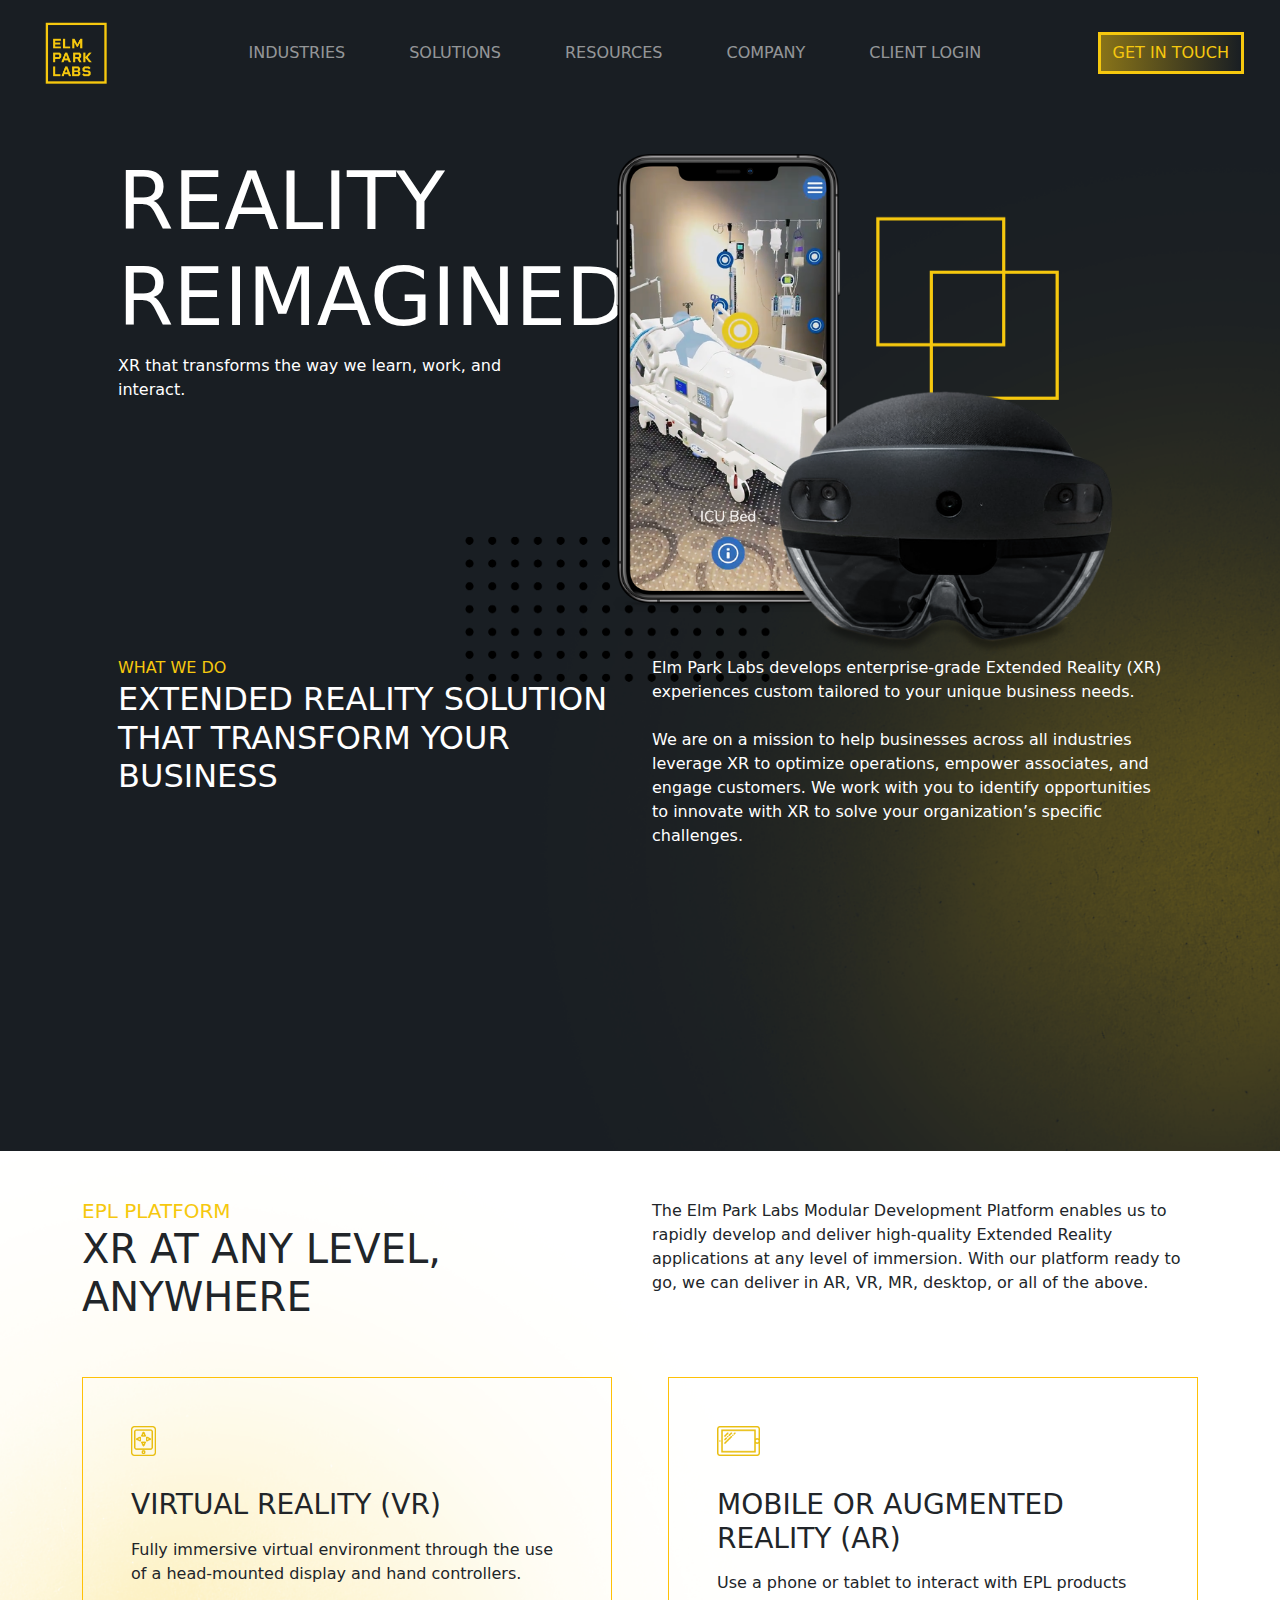
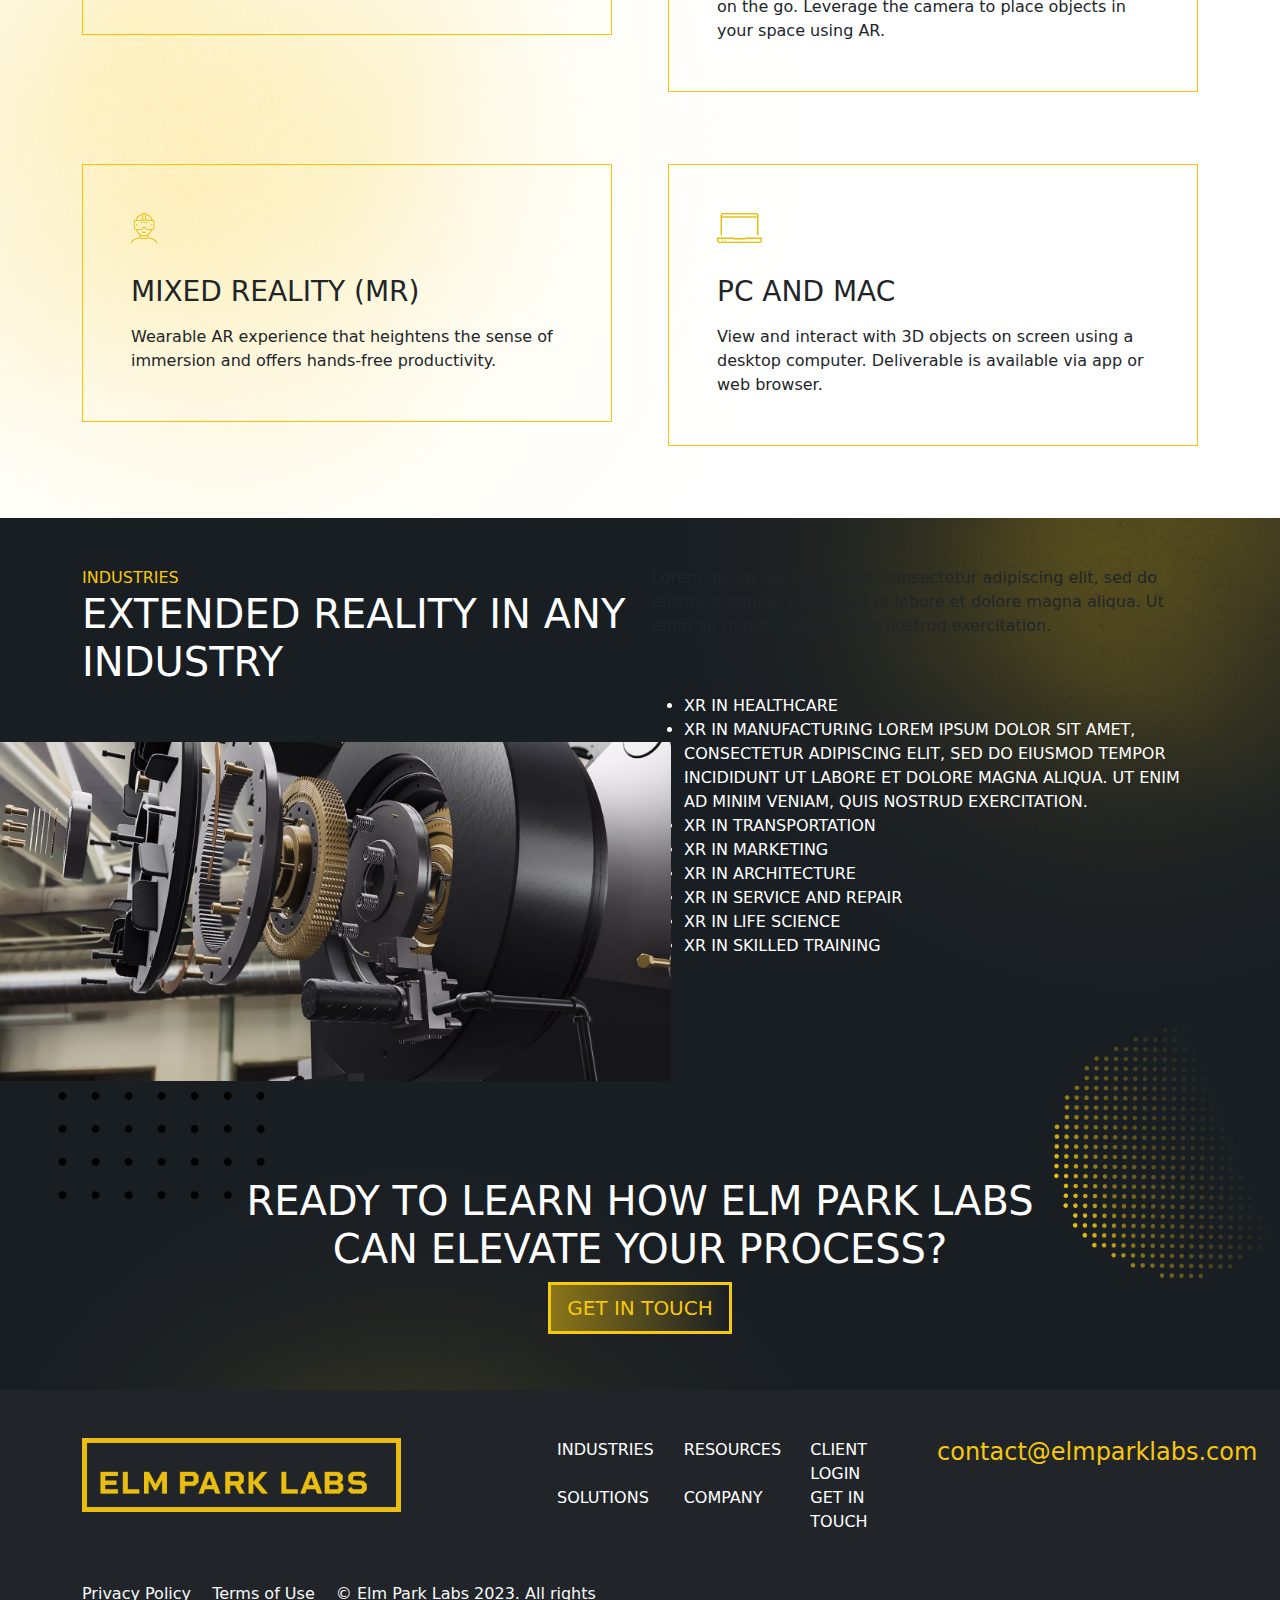
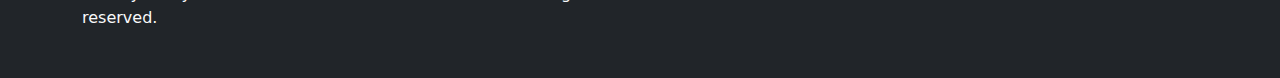
==== index.html @ 752afb33 "afd" ====
<!DOCTYPE html>
<html lang="en">

<head>
  <meta charset="UTF-8">
  <meta name="viewport" content="width=device-width, initial-scale=1.0">
  <title>ELM Park Labs</title>
  <link href="./assets/css/bootstrap.min.css" rel="stylesheet">
  <link href="./assets/styles/style.css" rel="stylesheet">
</head>

<body>
  <section class="bg_home_default">
    <header>
      <nav class="navbar navbar-expand-lg navbar-dark bg-transparent justify-content-between">
        <div class="container-fluid mx-4">
          <a class="navbar-brand" href="#">
            <img src="./assets/images/logo.png" height="80" width="80">
          </a>
          <div class="collapse navbar-collapse flex-column" id="navbarNav">
            <ul class="navbar-nav">
              <li class="nav-item">
                <a class="nav-link text-uppercase mx-4" href="#">Industries</a>
              </li>
              <li class="nav-item">
                <a class="nav-link text-uppercase mx-4" href="#">SOLUTIONS</a>
              </li>
              <li class="nav-item">
                <a class="nav-link text-uppercase mx-4" href="#">RESOURCES</a>
              </li>
              <li class="nav-item">
                <a class="nav-link text-uppercase mx-4" href="#">COMPANY</a>
              </li>
              <li class="nav-item">
                <a class="nav-link text-uppercase mx-4" href="#">CLIENT LOGIN</a>
              </li>
            </ul>
          </div>
          <a class="btn btn-outline-warning my-2 my-sm-0" href="#">GET IN TOUCH</a>
        </div>
      </nav>
    </header>
    <main>
      <div class="container p-0 p-md-5">
        <div class="row">
          <div class="col-md-5">
            <h1 class="h1 text-white title-text">REALITY<br> REIMAGINED</h1>
            <div class="text-sm fs-small text-white">
              XR that transforms the way we learn, work, and interact.
            </div>
          </div>
          <div class="col-md-7 justify-content-center d-flex">
            <img class="home_banner_img" src="./assets/images/mobile_banner.png">
          </div>
          <div class="col-md-6">
            <span class="text-warning">
              <span></span>
              <span class="text-uppercase">What we do</span>
            </span>
            <div class="text-white h2">
              EXTENDED REALITY SOLUTION <br> THAT TRANSFORM YOUR BUSINESS
            </div>
          </div>
          <div class="col-md-6">
            <span class="text-sm text-white">Elm Park Labs develops enterprise-grade Extended Reality (XR) experiences
              custom tailored to your unique business needs.
              <br>
              <br>
              We are on a mission to help businesses across all industries leverage XR to optimize operations, empower
              associates, and engage customers. We work with you to identify opportunities to innovate with XR to solve
              your organization’s specific challenges.
            </span>
          </div>
        </div>


      </div>
    </main>
  </section>
  <section class="bg_home_2 p-5">
    <div class="container">
      <div class="row">
        <div class="col-md-6">
          <span class="text-warning">
            <span class="text-uppercase h5">EPL Platform</span>
          </span>
          <div class="text-dark h1 text-uppercase">
            XR at Any Level, Anywhere
          </div>
        </div>
        <div class="col-md-6">
          <span class="text-sm fs-small">The Elm Park Labs Modular Development Platform enables us to rapidly develop and
            deliver high-quality Extended Reality applications at any level of immersion. With our platform ready to go,
            we can deliver in AR, VR, MR, desktop, or all of the above. </span>
        </div>
        <div class="col-md-6">
          <div class="my-5 border border-warning p-5 me-md-3">
            <img class="d-block mb-4" height="30" src="./assets/images/vr_ico.png">
            <h3 class="text-uppercase h3 text-dark py-2">Virtual Reality (VR)</h3>
            <span class="text-small mt-3">Fully immersive virtual environment through the use of a head-mounted display
              and hand controllers.</span>
          </div>
        </div>
        <div class="col-md-6">
          <div class="my-5 border border-warning p-5 ms-md-3">
            <img class="d-block mb-4" height="30" src="./assets/images/mar_ico.png">
            <h3 class="text-uppercase h3 text-dark py-2">Mobile or Augmented Reality (AR)</h3>
            <span class="text-small mt-3">Use a phone or tablet to interact with EPL products on the go. Leverage the
              camera to place objects in your space using AR. </span>
          </div>
        </div>
        <div class="col-md-6">
          <div class="my-4 border border-warning p-5 me-md-3">
            <img class="d-block mb-4" height="30" src="./assets/images/mr_ico.png">
            <h3 class="text-uppercase h3 text-dark py-2">Mixed Reality (MR)</h3>
            <span class="text-small mt-3">Wearable AR experience that heightens the sense of immersion and offers
              hands-free productivity. </span>
          </div>
        </div>
        <div class="col-md-6">
          <div class="my-4 border border-warning p-5 ms-md-3">
            <img class="d-block mb-4" height="30" src="./assets/images/pcm_ico.png">
            <h3 class="text-uppercase h3 text-dark py-2">pc and mac</h3>
            <span class="text-small mt-3">View and interact with 3D objects on screen using a desktop computer.
              Deliverable is available via app or web browser. </span>
          </div>
        </div>
      </div>
    </div>
  </section>
  <section class="bg_home_3 position-relative">
    <div class="container py-5">
      <div class="row ">
        <div class="col-md-6">
          <span class="">
            <span class="text-warning text-uppercase">industries</span>
            <h1 class="text-white h1 text-uppercase">Extended Reality in Any <br>Industry</h1>
          </span>
        </div>
        <div class="col-md-6">
          <span class="text-small">Lorem ipsum dolor sit amet, consectetur adipiscing elit, sed do eiusmod tempor
            incididunt ut labore et dolore magna aliqua. Ut enim ad minim veniam, quis nostrud exercitation.</span>
        </div>
        <div class="col-md-6">
          <div class="d-block my-5" style="height: 339px;">
            <img class="position-absolute d-block" style="left: 0px" height="339" width="671"
              src="./assets/images/gear_img.png">
          </div>

        </div>
        <div class="col-md-6">
          <ul class="text-uppercase text-white">
            <li>XR IN HEALTHCARE</li>
            <li>
              <span>XR IN MANUFACTURING</span>
              <span>Lorem ipsum dolor sit amet, consectetur adipiscing elit, sed do eiusmod tempor incididunt ut labore
                et dolore magna aliqua. Ut enim ad minim veniam, quis nostrud exercitation.</span>
            </li>
            <li>XR in Transportation</li>
            <li> XR in Marketing</li>
            <li>XR in Architecture</li>
            <li>XR in Service and Repair</li>
            <li>XR in Life Science</li>
            <li>XR in Skilled Training</li>
        </div>
        <div class="col-12 mt-5 text-center">
          <h1 class="text-white h1 text-uppercase text-center">ready to learn how elm park labs <br>can eLEVATE your
            process?<h1>
          <a class="btn btn-outline-warning btn-lg my-2 my-sm-0" href="#">GET IN TOUCH</a>
        </div>
      </div>
    </div>

    </div>
  </section>
  <footer style="min-height: 148px;" class="bg-dark py-5">
    <div class="container">
      <div class="row">
        <div class="col-md-5">
          <img src="./assets/images/logo_full_text.png" height="74" width="319">
        </div>
        <div class="col-md-4">
            <div class="row">
              <div class="col-md-4">
                <span class="text-white text-uppercase">industries</span>
              </div>
              <div class="col-md-4">
                <span class="text-white text-uppercase">resources</span>
              </div>
              <div class="col-md-4">
                <span class="text-white text-uppercase">CLIENT LOGIN</span>
              </div>
              <div class="col-md-4">
                <span class="text-white text-uppercase">solutions</span>
              </div>
              <div class="col-md-4">
                <span class="text-white text-uppercase">company</span>
              </div>
              <div class="col-md-4">
                <span class="text-white text-uppercase">get in touch</span>
              </div>
            </div>
        </div>
        <div class="col-md-3">
          <span class="h4 text-warning">contact@elmparklabs.com</span>
        </div>
        <div class="col-md-6 mt-5">
          <span class="text-light me-3">Privacy Policy</span>
          <span class="text-light me-3">Terms of Use</span>
          <span class="text-light me-3">© Elm Park Labs 2023. All rights reserved.</span>
        </div>
      </div>

    </div>
    <script src="./assets/js/bootstrap.bundle.min.js"></script>
  </footer>
</body>

</html>
---- assets/styles/style.css ----
.bg_home_default {
    background-image: url(/assets/images/bg_1.png);
    background-position: center;
    background-repeat: no-repeat;
    background-size: cover;
    width: 100%;
    min-height: 1151px;
}

.bg_home_2 {
    background-image: url(/assets/images/bg_2.png);
    background-position: center;
    background-repeat: no-repeat;
    background-size: cover;
    height: auto;
    width: 100%;
}

.bg_home_3 {
    background-image: url(/assets/images/bg_3.png);
    background-position: center;
    background-repeat: no-repeat;
    background-size: cover;
    height: auto;
    width: 100%;
}

.title-text{
    font-size: 5rem;
}

.home_banner_img {
    width: 500px;
    height: auto;
    z-index: 10;
}

.text-warning{
    color:rgb(246, 200, 14) !important;
}

.btn.btn-outline-warning {
    color:rgb(246, 200, 14) !important;
    border-color:rgb(246, 200, 14) !important;
    border-width: 3px;
    border-radius: 0;
    background: linear-gradient(90deg, rgba(246, 200, 14, .5), rgba(246, 200, 14, 0));
}

.btn.btn-outline-warning:hover {
    color:white !important;
    border-color:rgb(246, 200, 14) !important;
    border-width: 3px;
    border-radius: 0;
    background: rgb(246, 200, 14);
}
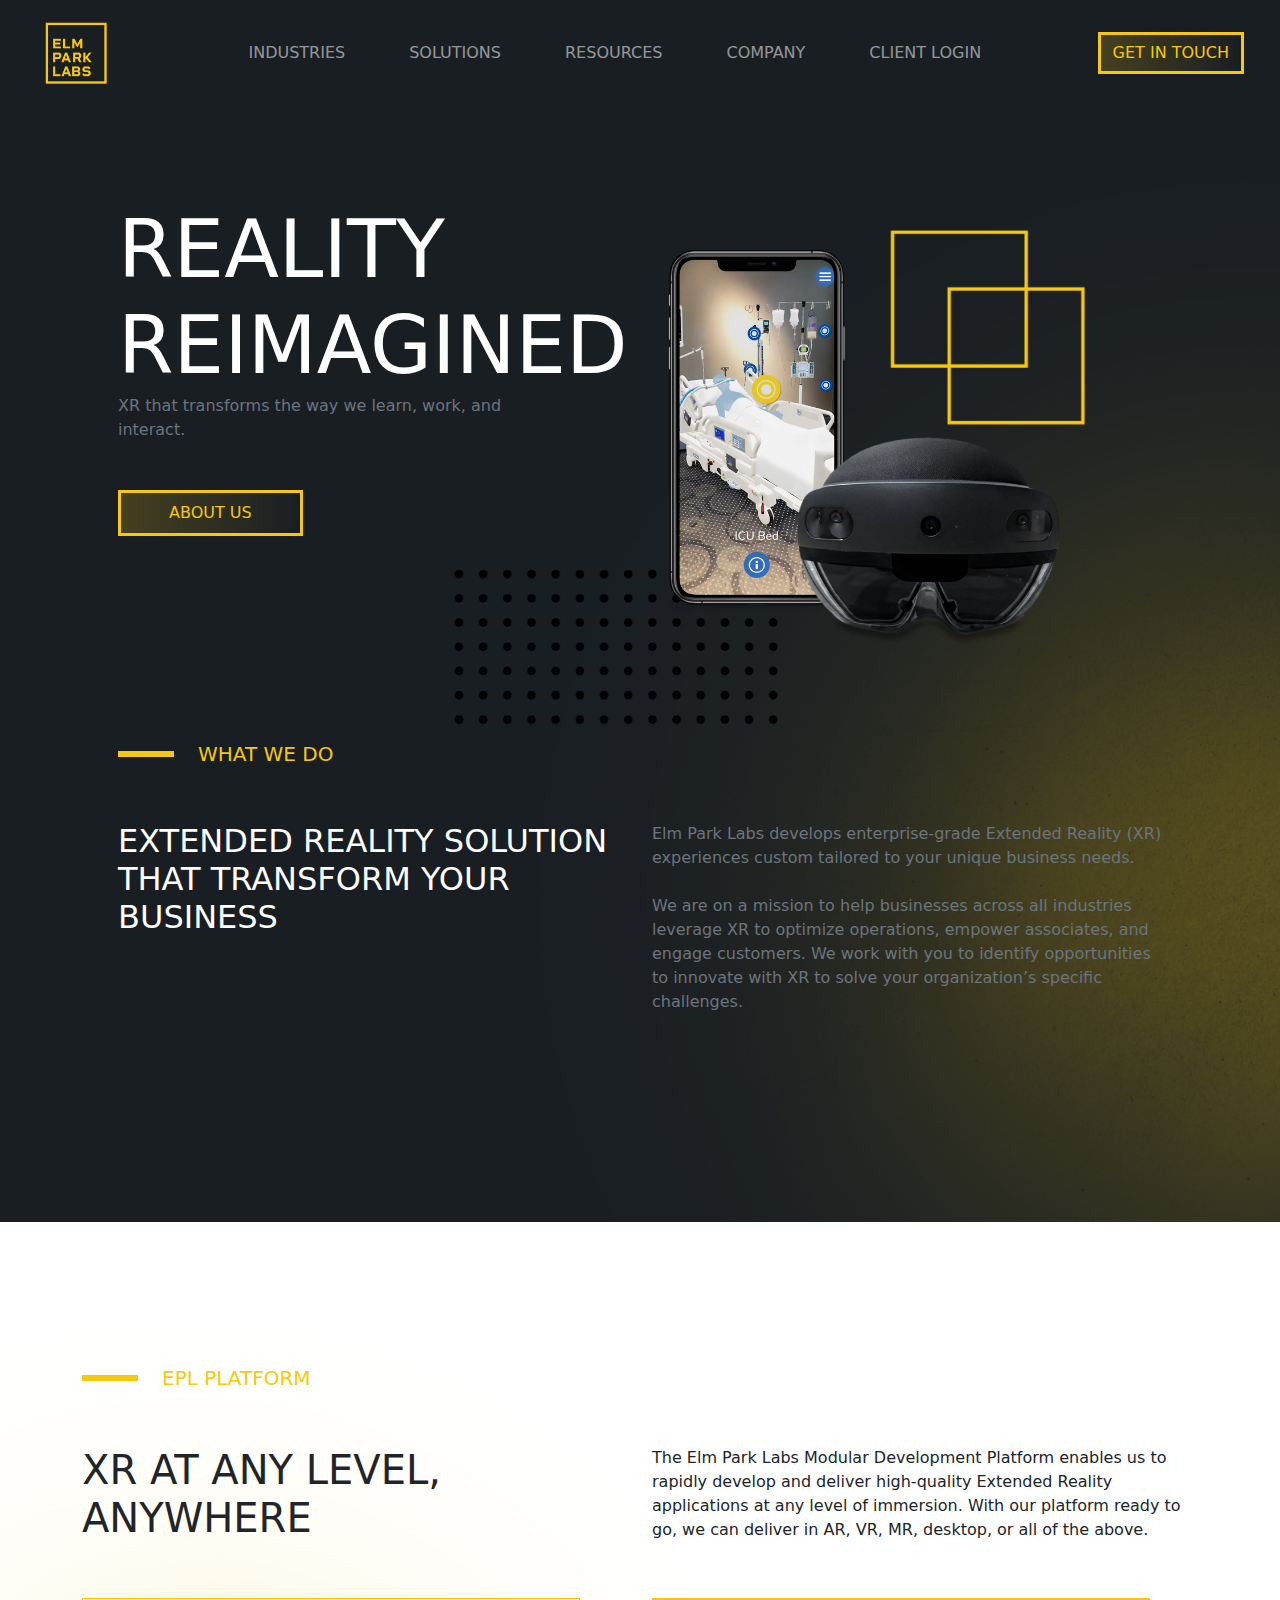
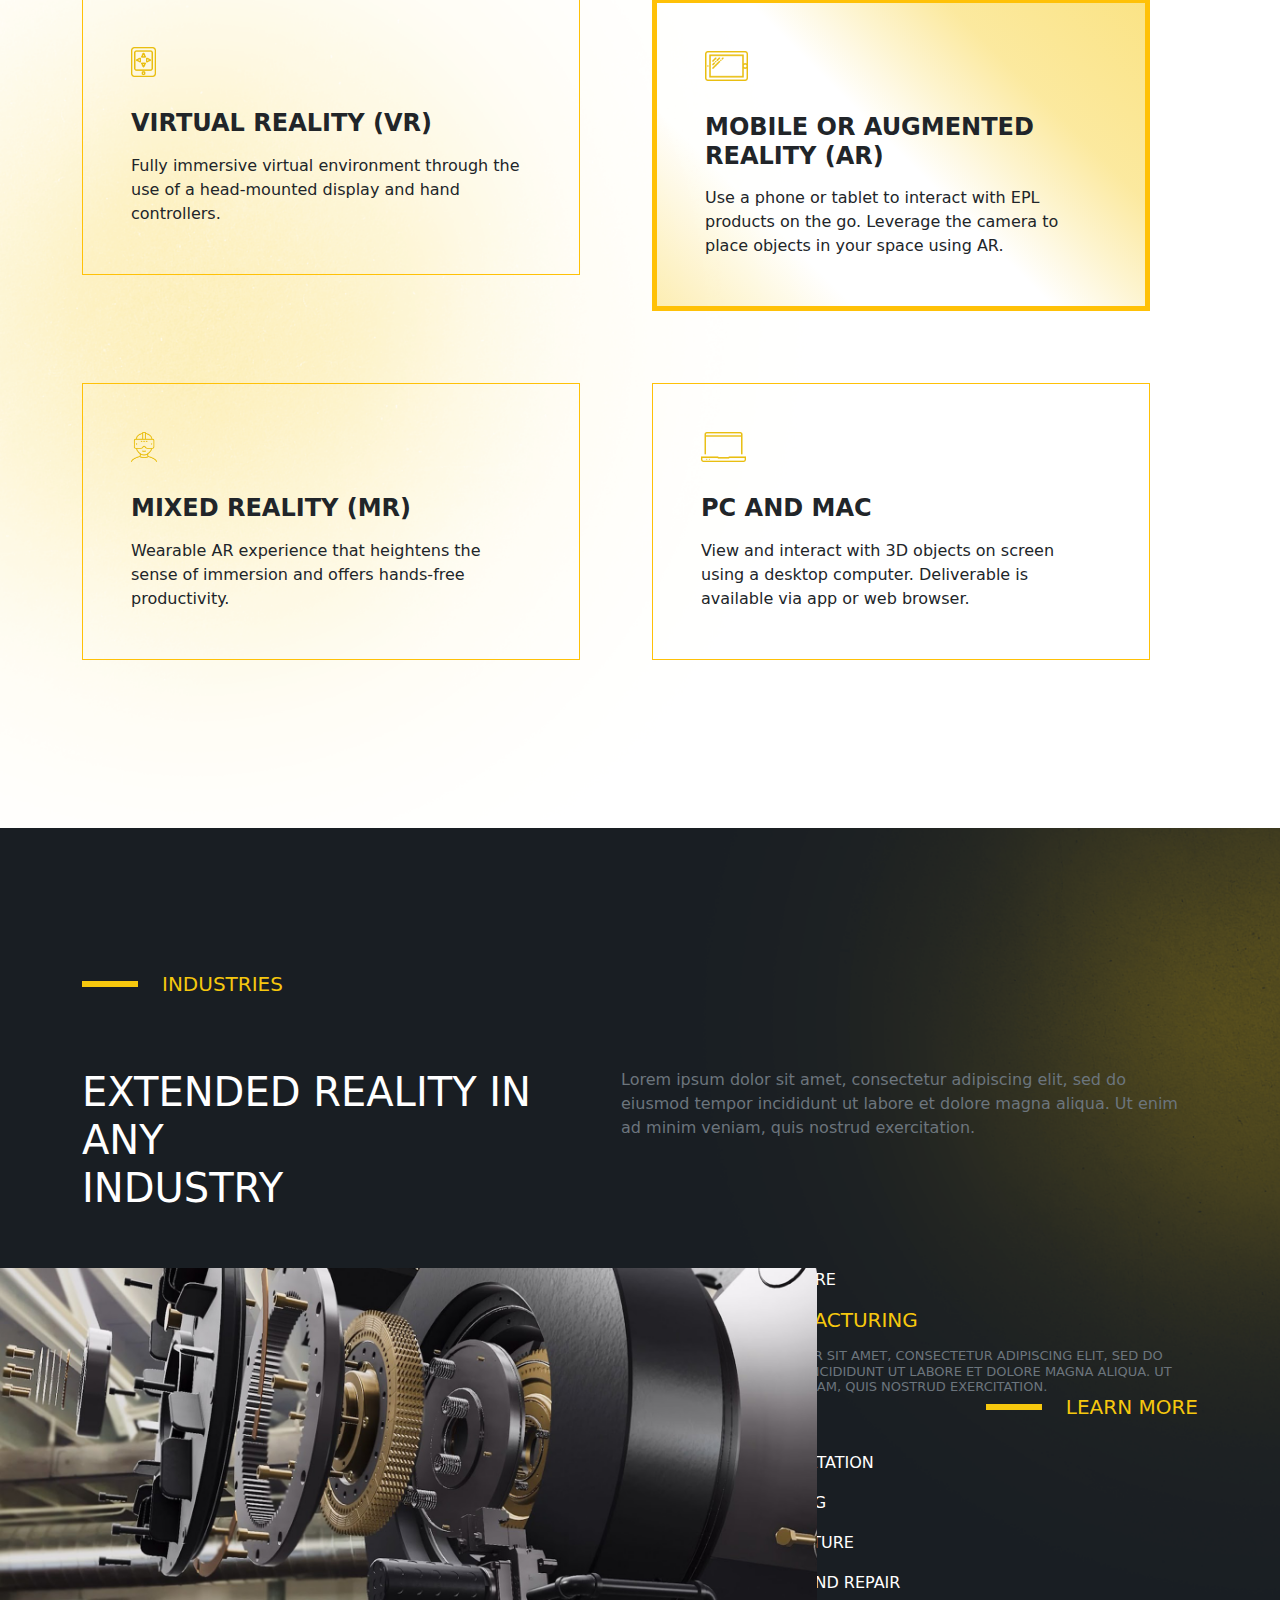
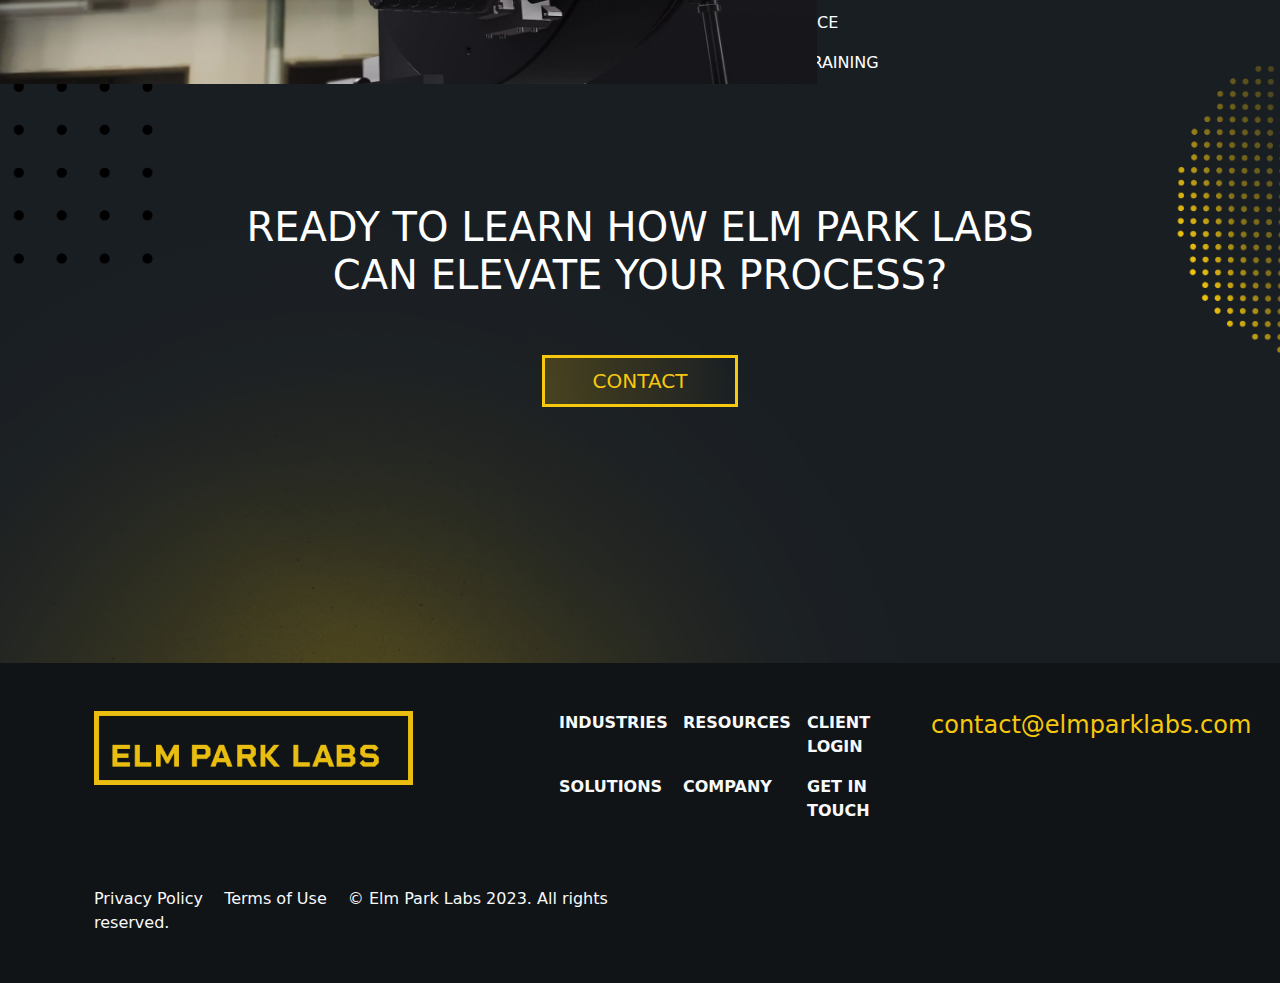
==== commit 59edbb91: "homepage completed" ====
--- a/index.html
+++ b/index.html
@@ -5,14 +5,15 @@
   <meta charset="UTF-8">
   <meta name="viewport" content="width=device-width, initial-scale=1.0">
   <title>ELM Park Labs</title>
-  <link href="./assets/css/bootstrap.min.css" rel="stylesheet">
-  <link href="./assets/styles/style.css" rel="stylesheet">
+  <link href="./assets/css/bootstrap.min.css" type="text/css" rel="stylesheet">
+  <link href="./assets/styles/animate.css_4.1.1_animate.min.css" rel="stylesheet">
+  <link href="./assets/styles/style.css" type="text/css" rel="stylesheet">
 </head>
 
-<body>
+<body class="w-100 bg-dark">
   <section class="bg_home_default">
     <header>
-      <nav class="navbar navbar-expand-lg navbar-dark bg-transparent justify-content-between">
+      <nav class="navbar navbar-expand-lg navbar-dark bg-transparent justify-content-between animate__animated animate__fadeInDown">
         <div class="container-fluid mx-4">
           <a class="navbar-brand" href="#">
             <img src="./assets/images/logo.png" height="80" width="80">
@@ -40,29 +41,32 @@
         </div>
       </nav>
     </header>
-    <main>
+    <main class="mt-5">
       <div class="container p-0 p-md-5">
         <div class="row">
-          <div class="col-md-5">
-            <h1 class="h1 text-white title-text">REALITY<br> REIMAGINED</h1>
-            <div class="text-sm fs-small text-white">
+          <div class="col-md-5 animate__animated animate__fadeInLeft">
+            <h1 class="h1 text-white title-text m-3 m-md-0">REALITY<br> REIMAGINED</h1>
+            <div class="text-sm fs-small text-white text-muted m-3 m-md-0">
               XR that transforms the way we learn, work, and interact.
             </div>
+            <a class="btn btn-outline-warning mb-2 text-uppercase px-5 py-2 mt-5 ms-3 ms-md-0 mt-md-5" href="#">About us</a>
           </div>
           <div class="col-md-7 justify-content-center d-flex">
-            <img class="home_banner_img" src="./assets/images/mobile_banner.png">
-          </div>
-          <div class="col-md-6">
-            <span class="text-warning">
-              <span></span>
-              <span class="text-uppercase">What we do</span>
+            <img class="home_banner_img animate__animated animate__zoomInDown" src="./assets/images/mobile_banner.png">
+          </div>
+          <div class="col-md-12 mt-0 mt-md-5 mx-3 mx-md-0">
+            <span class="text-warning d-flex align-items-center animate__animated animate__fadeInLeft">
+              <span class="span-rect"></span>
+              <span class="text-uppercase mb-2 h5">What we do</span>
             </span>
+          </div>
+          <div class="col-md-6 mt-0 mt-md-5 mx-3 mx-md-0 animate__animated animate__fadeInRight">
             <div class="text-white h2">
               EXTENDED REALITY SOLUTION <br> THAT TRANSFORM YOUR BUSINESS
             </div>
           </div>
-          <div class="col-md-6">
-            <span class="text-sm text-white">Elm Park Labs develops enterprise-grade Extended Reality (XR) experiences
+          <div class="col-md-6 mt-0 mt-md-5 mx-3 mx-md-0 animate__animated animate__fadeInLeft">
+            <span class="text-sm text-white text-muted">Elm Park Labs develops enterprise-grade Extended Reality (XR) experiences
               custom tailored to your unique business needs.
               <br>
               <br>
@@ -72,55 +76,57 @@
             </span>
           </div>
         </div>
-
-
       </div>
     </main>
   </section>
   <section class="bg_home_2 p-5">
-    <div class="container">
+    <div class="container-md py-5 my-5">
       <div class="row">
-        <div class="col-md-6">
-          <span class="text-warning">
-            <span class="text-uppercase h5">EPL Platform</span>
+        <div class="col-12">
+          <span class="text-warning d-flex align-items-center mb-5">
+            <span class="span-rect animate__animated animate__fadeInRight"></span>
+            <span class="text-uppercase h5 animate__animated animate__fadeInLeft">EPL Platform</span>
           </span>
+        </div>
+        <div class="col-md-6 animate__animated animate__fadeInLeft">
           <div class="text-dark h1 text-uppercase">
             XR at Any Level, Anywhere
           </div>
         </div>
-        <div class="col-md-6">
+        <div class="col-md-6 animate__animated animate__fadeInLeft">
           <span class="text-sm fs-small">The Elm Park Labs Modular Development Platform enables us to rapidly develop and
             deliver high-quality Extended Reality applications at any level of immersion. With our platform ready to go,
-            we can deliver in AR, VR, MR, desktop, or all of the above. </span>
-        </div>
-        <div class="col-md-6">
-          <div class="my-5 border border-warning p-5 me-md-3">
+            we can deliver in AR, VR, MR, desktop, or all of the above.
+          </span>
+        </div>
+        <div class="col-md-6 animate__animated animate__fadeInRight">
+          <div class="my-5 border border-warning p-3 p-md-5 me-md-5">
             <img class="d-block mb-4" height="30" src="./assets/images/vr_ico.png">
-            <h3 class="text-uppercase h3 text-dark py-2">Virtual Reality (VR)</h3>
+            <h4 class="text-uppercase h4 text-dark py-2  text-md-nowrap fw-bolder">Virtual Reality (VR)</h4>
             <span class="text-small mt-3">Fully immersive virtual environment through the use of a head-mounted display
               and hand controllers.</span>
           </div>
         </div>
-        <div class="col-md-6">
-          <div class="my-5 border border-warning p-5 ms-md-3">
+        <div class="col-md-6 animate__animated animate__fadeInLeft">
+          <div class="my-5 border border-warning  p-3 p-md-5 me-md-5 highlighted-card">
             <img class="d-block mb-4" height="30" src="./assets/images/mar_ico.png">
-            <h3 class="text-uppercase h3 text-dark py-2">Mobile or Augmented Reality (AR)</h3>
+            <h4 class="text-uppercase h4 text-dark py-2 text-md-nowrap fw-bolder">Mobile or Augmented Reality (AR)</h4>
             <span class="text-small mt-3">Use a phone or tablet to interact with EPL products on the go. Leverage the
               camera to place objects in your space using AR. </span>
           </div>
         </div>
-        <div class="col-md-6">
-          <div class="my-4 border border-warning p-5 me-md-3">
+        <div class="col-md-6 animate__animated animate__fadeInRight">
+          <div class="my-4 border border-warning  p-3 p-md-5 me-md-5">
             <img class="d-block mb-4" height="30" src="./assets/images/mr_ico.png">
-            <h3 class="text-uppercase h3 text-dark py-2">Mixed Reality (MR)</h3>
+            <h4 class="text-uppercase h4 text-dark py-2 text-md-nowrap fw-bolder">Mixed Reality (MR)</h4>
             <span class="text-small mt-3">Wearable AR experience that heightens the sense of immersion and offers
               hands-free productivity. </span>
           </div>
         </div>
-        <div class="col-md-6">
-          <div class="my-4 border border-warning p-5 ms-md-3">
+        <div class="col-md-6 animate__animated animate__fadeInRight">
+          <div class="my-4 border border-warning p-3 p-md-5 me-md-5">
             <img class="d-block mb-4" height="30" src="./assets/images/pcm_ico.png">
-            <h3 class="text-uppercase h3 text-dark py-2">pc and mac</h3>
+            <h4 class="text-uppercase h4 text-dark py-2 text-md-nowrap fw-bolder">pc and mac</h4>
             <span class="text-small mt-3">View and interact with 3D objects on screen using a desktop computer.
               Deliverable is available via app or web browser. </span>
           </div>
@@ -128,81 +134,98 @@
       </div>
     </div>
   </section>
-  <section class="bg_home_3 position-relative">
-    <div class="container py-5">
-      <div class="row ">
+  <section class="bg_home_3 position-relative p-5">
+    <div class="container py-md-5 my-md-5">
+      <div class="row">
+        <div class="col-12">
+          <span class="text-warning d-flex align-items-center mb-3 animate__animated animate__fadeInLeft">
+            <span class="span-rect animate__animated animate__slideInDown"></span>
+            <span class="text-uppercase h5">industries</span>
+          </span>
+        </div>
+        <div class="col-md-5">
+          <h1 class="text-white h1 text-uppercase mt-5 animate__animated animate__fadeInRight">Extended Reality in Any <br>Industry</h1>
+        </div>
+        <div class="col-md-7">
+          <div class="mt-5 ms-md-3 ps-md-5">
+            <p class="fs-6 text-muted text-white animate__animated animate__fadeInLeft">
+              Lorem ipsum dolor sit amet, consectetur adipiscing elit, sed do eiusmod tempor
+              incididunt ut labore et dolore magna aliqua. Ut enim ad minim veniam, quis nostrud exercitation.
+            </p>
+          </div>
+        </div>
         <div class="col-md-6">
-          <span class="">
-            <span class="text-warning text-uppercase">industries</span>
-            <h1 class="text-white h1 text-uppercase">Extended Reality in Any <br>Industry</h1>
-          </span>
-        </div>
-        <div class="col-md-6">
-          <span class="text-small">Lorem ipsum dolor sit amet, consectetur adipiscing elit, sed do eiusmod tempor
-            incididunt ut labore et dolore magna aliqua. Ut enim ad minim veniam, quis nostrud exercitation.</span>
-        </div>
-        <div class="col-md-6">
-          <div class="d-block my-5" style="height: 339px;">
-            <img class="position-absolute d-block" style="left: 0px" height="339" width="671"
+          <div class="d-block my-5 abstract-bg">
+            <img class="position-absolute d-block gear-img animate__animated animate__fadeInLeft"
               src="./assets/images/gear_img.png">
           </div>
 
         </div>
-        <div class="col-md-6">
-          <ul class="text-uppercase text-white">
-            <li>XR IN HEALTHCARE</li>
-            <li>
-              <span>XR IN MANUFACTURING</span>
-              <span>Lorem ipsum dolor sit amet, consectetur adipiscing elit, sed do eiusmod tempor incididunt ut labore
-                et dolore magna aliqua. Ut enim ad minim veniam, quis nostrud exercitation.</span>
-            </li>
-            <li>XR in Transportation</li>
-            <li> XR in Marketing</li>
-            <li>XR in Architecture</li>
-            <li>XR in Service and Repair</li>
-            <li>XR in Life Science</li>
-            <li>XR in Skilled Training</li>
-        </div>
-        <div class="col-12 mt-5 text-center">
-          <h1 class="text-white h1 text-uppercase text-center">ready to learn how elm park labs <br>can eLEVATE your
+        <div class="col-md-6 animate__animated animate__fadeInRight">
+          <div class="d-flex align-items-center mt-5">
+            <ul class="text-uppercase text-white cs-marker">
+              <li>XR IN HEALTHCARE</li>
+              <li class="extend">
+                <div class="d-block">
+                  <h5 class="text-warning h5 d-block">XR IN MANUFACTURING</span>
+                  <div class="fs-13 text-muted mt-3">Lorem ipsum dolor sit amet, consectetur adipiscing elit, sed do eiusmod tempor incididunt ut labore
+                    et dolore magna aliqua. Ut enim ad minim veniam, quis nostrud exercitation.
+                  </div>
+                  <div class="d-flex justify-content-end align-items-center mt-4 mt-md-0">
+                    <span class="span-rect"></span>
+                    <span class="text-warning text-uppercase mb-2">LEARN MORE</span>
+                  </div>
+                </div>
+              </li>
+              <li>XR in Transportation</li>
+              <li> XR in Marketing</li>
+              <li>XR in Architecture</li>
+              <li>XR in Service and Repair</li>
+              <li>XR in Life Science</li>
+              <li>XR in Skilled Training</li>
+            </ul>
+          </div>
+        </div>
+        <div class="col-12 my-5 text-center py-md-5">
+          <h1 class="text-white h1 text-uppercase text-start text-md-center animate__animated animate__fadeInDown">ready to learn how elm park labs <br>can eLEVATE your
             process?<h1>
-          <a class="btn btn-outline-warning btn-lg my-2 my-sm-0" href="#">GET IN TOUCH</a>
+          <a class="btn btn-outline-warning btn-lg my-2 px-5 mt-5 animate__animated animate__fadeIn" href="#">CONTACT</a>
         </div>
       </div>
     </div>
 
     </div>
   </section>
-  <footer style="min-height: 148px;" class="bg-dark py-5">
-    <div class="container">
-      <div class="row">
+  <footer class="py-5 animate__animated animate__fadeInUp">
+    <div class="container-md">
+      <div class="row mx-4 mx-md-0">
         <div class="col-md-5">
-          <img src="./assets/images/logo_full_text.png" height="74" width="319">
+          <img src="./assets/images/logo_full_text.png" class="mb-4 mb-md-0" height="74" width="319">
         </div>
         <div class="col-md-4">
             <div class="row">
-              <div class="col-md-4">
-                <span class="text-white text-uppercase">industries</span>
-              </div>
-              <div class="col-md-4">
-                <span class="text-white text-uppercase">resources</span>
-              </div>
-              <div class="col-md-4">
-                <span class="text-white text-uppercase">CLIENT LOGIN</span>
-              </div>
-              <div class="col-md-4">
-                <span class="text-white text-uppercase">solutions</span>
-              </div>
-              <div class="col-md-4">
-                <span class="text-white text-uppercase">company</span>
-              </div>
-              <div class="col-md-4">
-                <span class="text-white text-uppercase">get in touch</span>
+              <div class="col-md-4 mb-3">
+                <a class="link-light text-uppercase text-decoration-none fw-bold mb-3" href="#">industries</a>
+              </div>
+              <div class="col-md-4 mb-3">
+                <a class="link-light text-uppercase text-decoration-none fw-bold" href="#">resources</a>
+              </div>
+              <div class="col-md-4 mb-3">
+                <a class="link-light text-uppercase text-decoration-none fw-bold" href="#">CLIENT LOGIN</a>
+              </div>
+              <div class="col-md-4 mb-3">
+                <a class="link-light text-uppercase text-decoration-none fw-bold" href="#">solutions</a>
+              </div>
+              <div class="col-md-4 mb-3">
+                <a class="link-light text-uppercase text-decoration-none fw-bold" href="#">company</a>
+              </div>
+              <div class="col-md-4 mb-3">
+                <a class="link-light text-uppercase text-decoration-none fw-bold" href="#">get in touch</a>
               </div>
             </div>
         </div>
-        <div class="col-md-3">
-          <span class="h4 text-warning">contact@elmparklabs.com</span>
+        <div class="col-md-3 text-md-end">
+          <span class="h4 text-warning fw-light">contact@elmparklabs.com</span>
         </div>
         <div class="col-md-6 mt-5">
           <span class="text-light me-3">Privacy Policy</span>
@@ -212,7 +235,7 @@
       </div>
 
     </div>
-    <script src="./assets/js/bootstrap.bundle.min.js"></script>
+    <script src="./assets/js/bootstrap.bundle.min.js" type="text/javascript"></script>
   </footer>
 </body>
 
--- a/assets/styles/style.css
+++ b/assets/styles/style.css
@@ -1,39 +1,76 @@
 .bg_home_default {
-    background-image: url(/assets/images/bg_1.png);
+    background-image: url(../../assets/images/bg_1.png);
     background-position: center;
     background-repeat: no-repeat;
     background-size: cover;
-    width: 100%;
-    min-height: 1151px;
+    padding-bottom: 10rem;
 }
 
 .bg_home_2 {
-    background-image: url(/assets/images/bg_2.png);
+    background-image: url(../../assets/images/bg_2.png);
     background-position: center;
     background-repeat: no-repeat;
     background-size: cover;
     height: auto;
-    width: 100%;
 }
 
 .bg_home_3 {
-    background-image: url(/assets/images/bg_3.png);
+    background-image: url(../../assets/images/bg_3.png);
     background-position: center;
     background-repeat: no-repeat;
     background-size: cover;
     height: auto;
+}
+
+.home_banner_img {
+    width: 80%;
+    height: auto;
+    z-index: 10;
+    margin: 3rem 0;
+}
+
+.gear-img{
+    left: 0;
     width: 100%;
 }
 
-.title-text{
-    font-size: 5rem;
+.abstract-bg{
+    height: 200px;
 }
 
-.home_banner_img {
-    width: 500px;
-    height: auto;
-    z-index: 10;
+@media (min-width: 768px){
+    .title-text {
+        font-size: 5rem;
+    }
+
+    .home_banner_img {
+        width: 394px;
+        height: auto;
+        z-index: 10;
+    }
+
+    .gear-img{
+        left: 0;
+        height: 416px;
+        width: auto;
+    }
+
+    .abstract-bg{
+        height: 339px;
+    }
 }
+
+
+.span-rect {
+    background-color: rgb(246, 200, 14);
+    display: block;
+    width: 56px;
+    height: 6px;
+    z-index: 20;
+    margin-right: 1.5rem;
+    margin-bottom: 0.5rem;
+}
+  
 
 .text-warning{
     color:rgb(246, 200, 14) !important;
@@ -44,7 +81,7 @@
     border-color:rgb(246, 200, 14) !important;
     border-width: 3px;
     border-radius: 0;
-    background: linear-gradient(90deg, rgba(246, 200, 14, .5), rgba(246, 200, 14, 0));
+    background: linear-gradient(90deg, rgba(246, 200, 14, .2), rgba(246, 200, 14, 0));
 }
 
 .btn.btn-outline-warning:hover {
@@ -55,7 +92,45 @@
     background: rgb(246, 200, 14);
 }
   
+.highlighted-card{
+    border-width: thick !important;
+    background: linear-gradient(45deg, rgba(246, 200, 14, .3), rgba(246, 200, 14, 0),  rgba(246, 200, 14, 0),  rgba(246, 200, 14, .4),   rgba(246, 200, 14, .5));
+}
 
+.cs-marker li{
+    display: flex;
+    align-items: center;
+    margin-bottom: 1rem;
+}
 
+.cs-marker li::before{
+    color: #fff;
+    background: #fff;
+    display: block;
+    width: 6px;
+    height: auto;
+    content: 'i';
+    margin-right: 1.5rem;
+    flex: 0 0 auto;
+}
 
+.fs-13 {
+    font-size: 13px;
+}
+
+.cs-marker .extend::before{
+    height: 118px;
+    background: rgb(246, 200, 14);
+    color: rgb(246, 200, 14);
+}
+
+.cs-marker {
+    list-style-type: none;
+    padding: 0;
+}
+
+footer {
+    background-color: rgb(16, 20, 23) !important;
+    min-height: 148px;
+}
   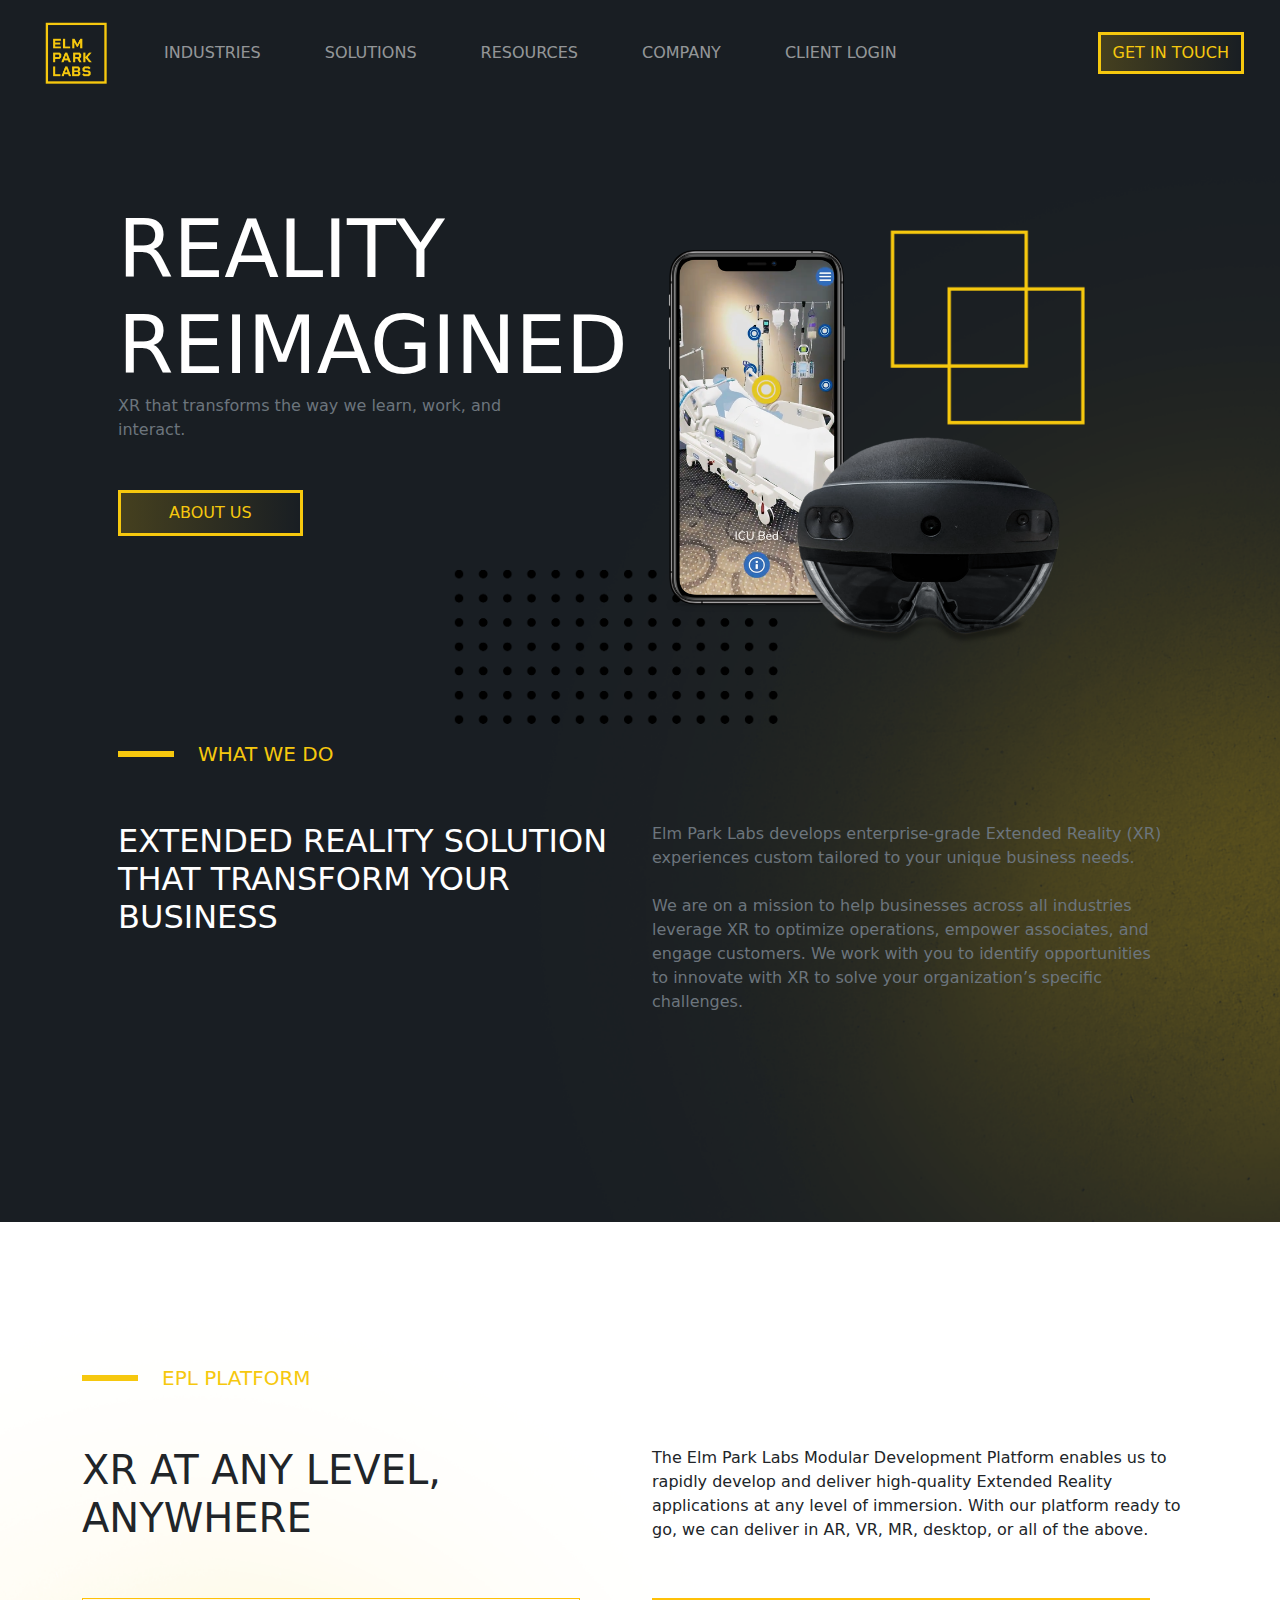
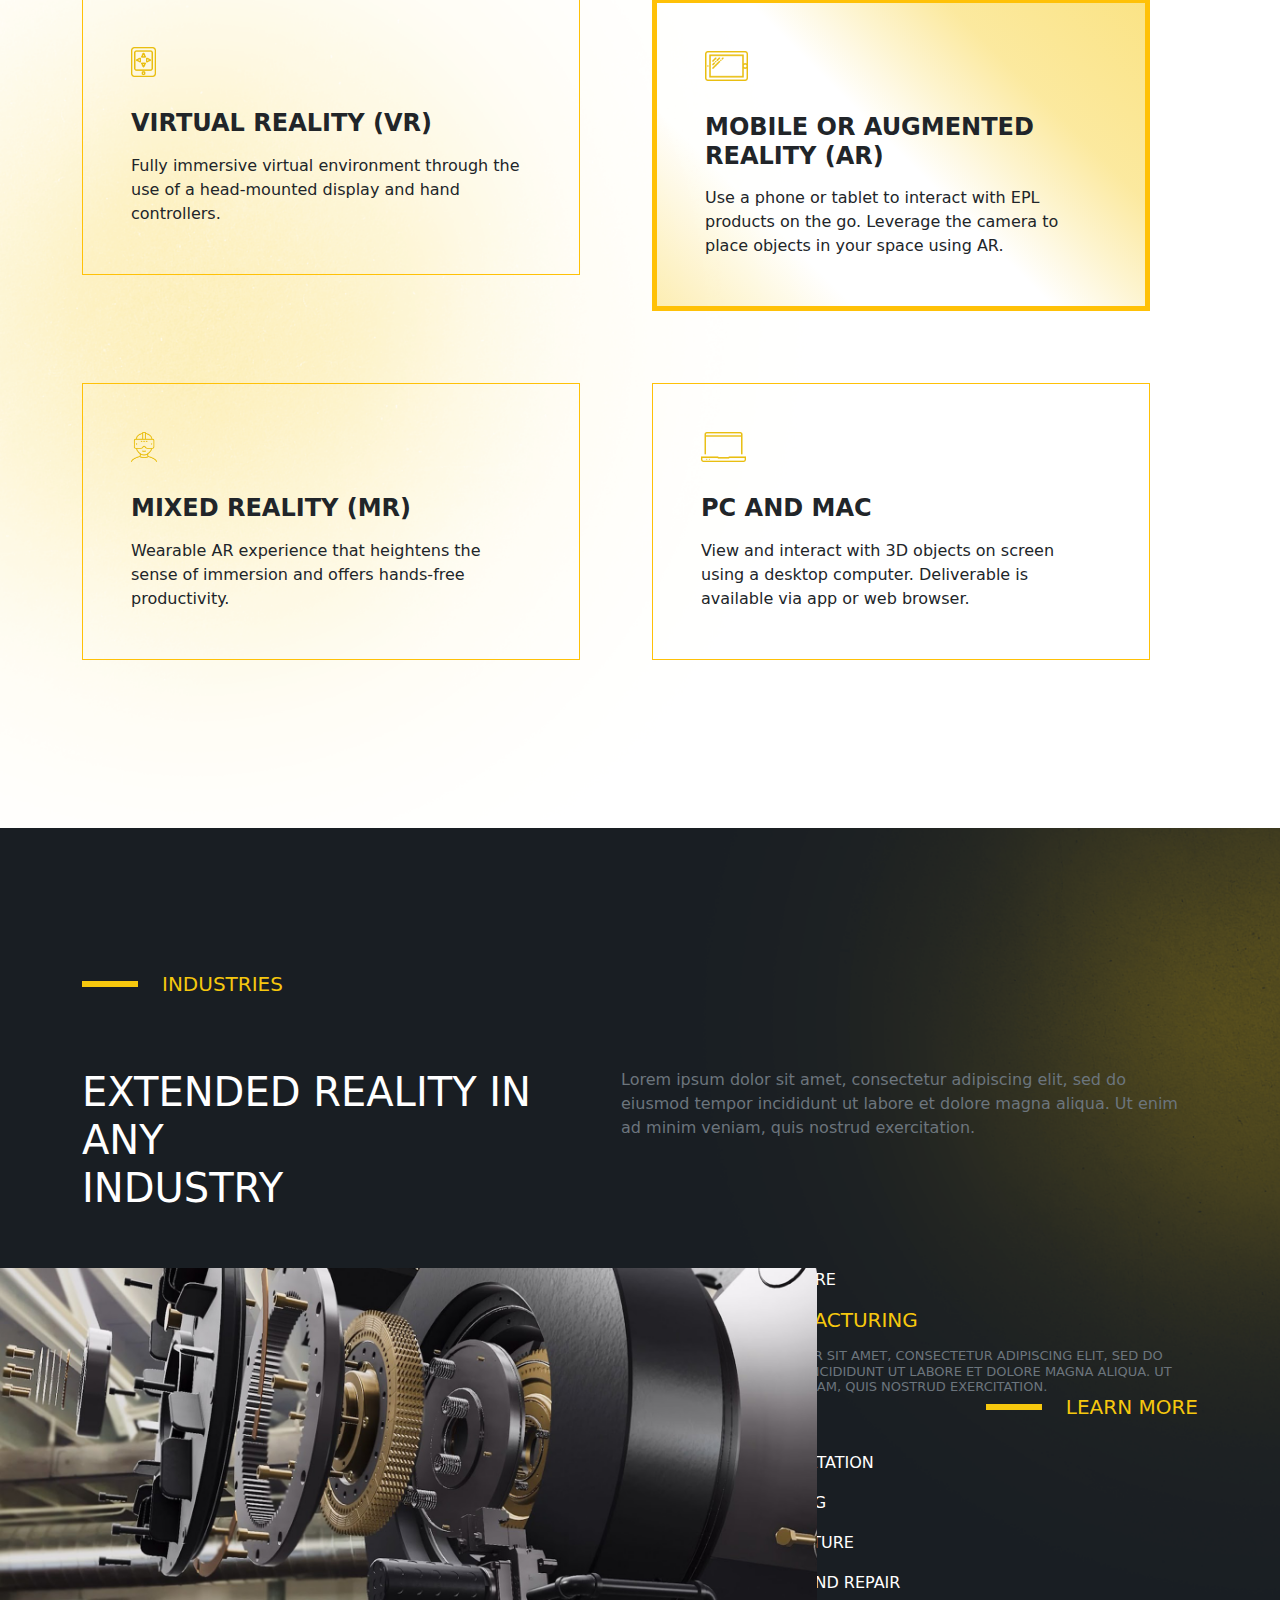
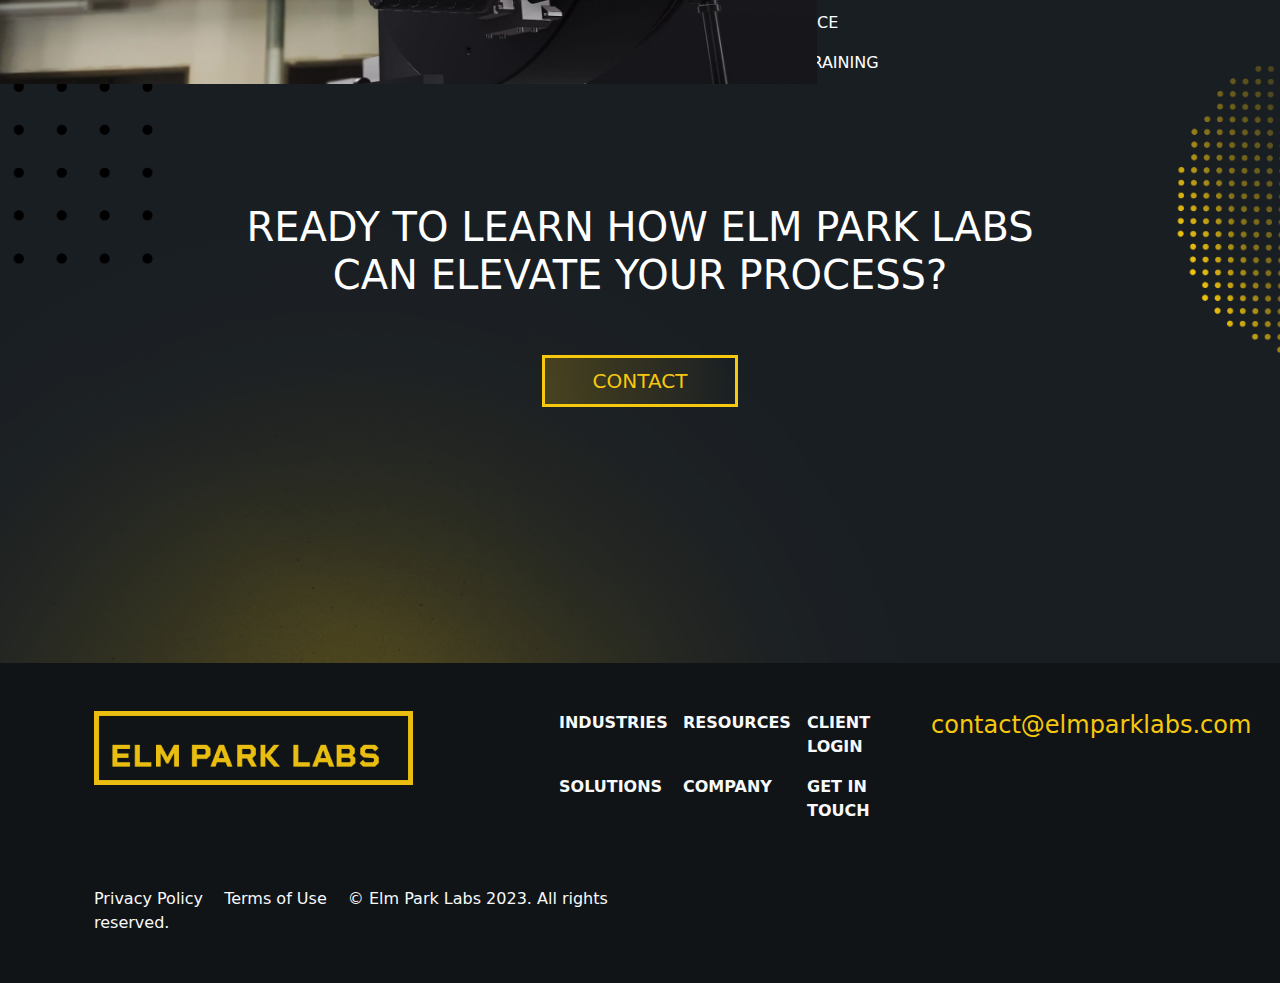
==== commit 4669a21b: "page 2 ready" ====
--- a/index.html
+++ b/index.html
@@ -15,16 +15,19 @@
     <header>
       <nav class="navbar navbar-expand-lg navbar-dark bg-transparent justify-content-between animate__animated animate__fadeInDown">
         <div class="container-fluid mx-4">
-          <a class="navbar-brand" href="#">
+          <a class="navbar-brand" href="/index.html">
             <img src="./assets/images/logo.png" height="80" width="80">
           </a>
-          <div class="collapse navbar-collapse flex-column" id="navbarNav">
+          <button class="navbar-toggler" type="button" data-bs-toggle="collapse" data-bs-target="#navbarNav" aria-controls="navbarNav" aria-expanded="false" aria-label="Toggle navigation">
+            <span class="navbar-toggler-icon"></span>
+          </button>
+          <div class="collapse navbar-collapse" id="navbarNav">
             <ul class="navbar-nav">
               <li class="nav-item">
                 <a class="nav-link text-uppercase mx-4" href="#">Industries</a>
               </li>
               <li class="nav-item">
-                <a class="nav-link text-uppercase mx-4" href="#">SOLUTIONS</a>
+                <a class="nav-link text-uppercase mx-4" href="./solutions.html">SOLUTIONS</a>
               </li>
               <li class="nav-item">
                 <a class="nav-link text-uppercase mx-4" href="#">RESOURCES</a>
@@ -37,7 +40,7 @@
               </li>
             </ul>
           </div>
-          <a class="btn btn-outline-warning my-2 my-sm-0" href="#">GET IN TOUCH</a>
+          <a class="btn btn-outline-warning my-2 my-sm-0 d-none d-md-inline" href="#">GET IN TOUCH</a>
         </div>
       </nav>
     </header>
--- a/assets/styles/style.css
+++ b/assets/styles/style.css
@@ -6,6 +6,21 @@
     padding-bottom: 10rem;
 }
 
+.bg_solutions_default {
+    background-image: url(../../assets/images/bg_4_vr_img.png);
+    background-position: center;
+    background-repeat: no-repeat;
+    background-size: cover;
+    padding-bottom: 10rem;
+}
+  
+.solutions_head_bg_size {
+    min-height: 416px;
+    display: flex;
+    align-items: center;
+    flex-direction: row;
+}
+
 .bg_home_2 {
     background-image: url(../../assets/images/bg_2.png);
     background-position: center;
@@ -21,6 +36,15 @@
     background-size: cover;
     height: auto;
 }
+
+.bg_solutions_2 {
+    background-color: rgb(0, 71, 131);
+    display: flex;
+    width: 100%;
+    height: auto;
+    z-index: 5;
+  }
+  
 
 .home_banner_img {
     width: 80%;
@@ -34,32 +58,18 @@
     width: 100%;
 }
 
+.process-img{
+    left: 0;
+    width: 100%;
+}
+
 .abstract-bg{
     height: 200px;
 }
 
-@media (min-width: 768px){
-    .title-text {
-        font-size: 5rem;
-    }
-
-    .home_banner_img {
-        width: 394px;
-        height: auto;
-        z-index: 10;
-    }
-
-    .gear-img{
-        left: 0;
-        height: 416px;
-        width: auto;
-    }
-
-    .abstract-bg{
-        height: 339px;
-    }
-}
-
+.abstract-bg-process{
+    height: 240px;
+}
 
 .span-rect {
     background-color: rgb(246, 200, 14);
@@ -70,7 +80,59 @@
     margin-right: 1.5rem;
     margin-bottom: 0.5rem;
 }
-  
+
+.text-primary{
+    color: #0aa2bc !important;
+}
+
+.btn-primary{
+    background-color: #0aa2bc !important;
+}   
+
+.btn.btn-outline-primary{
+    border-color: #0aa2bc !important;
+    color: #0aa2bc !important;
+    border-width: 3px;
+    border-radius: 0;
+    font-weight: bolder;
+} 
+
+.btn.btn-outline-primary:hover {
+    color:white !important;
+    border-color:rgb(10, 162, 188) !important;
+    border-width: 3px;
+    border-radius: 0;
+    background: rgb(10, 162, 188);
+}
+
+.bg_solutions_3{
+    background-color: rgb(245, 248, 249);
+    display: flex;
+}
+
+.bg_solutions_4 {
+    background-color: rgb(22, 25, 31);
+    display: flex;
+}
+  
+
+.span-separator{
+    content: url(../../assets/images/elm_suite_separator.svg);
+    position: absolute;
+    right: 10px;
+    bottom: 0;
+}
+  
+.text-description-over-blue {
+    color: rgb(167, 190, 194);
+    line-height: 1.515;
+    z-index: 19;
+    opacity: .7;
+}
+  
+.right-card{
+    margin-bottom: 9rem !important;
+}
 
 .text-warning{
     color:rgb(246, 200, 14) !important;
@@ -124,6 +186,12 @@
     color: rgb(246, 200, 14);
 }
 
+.cs-marker .extend-primary::before{
+    height: 118px;
+    background: #0aa2bc !important;
+    color: #0aa2bc !important;
+}
+
 .cs-marker {
     list-style-type: none;
     padding: 0;
@@ -133,4 +201,50 @@
     background-color: rgb(16, 20, 23) !important;
     min-height: 148px;
 }
-  +  
+.shadow-card{
+    min-height: 198px;
+    background-color: rgb(255, 255, 255);
+    box-shadow: 0px 6px 78.81px 32.19px rgba(32, 32, 32, 0.07);
+    z-index: 60;
+}
+
+.title-text {
+    font-size: 3rem;
+}
+
+@media (min-width: 768px){
+    .title-text {
+        font-size: 5rem;
+    }
+
+    .home_banner_img {
+        width: 394px;
+        height: auto;
+        z-index: 10;
+    }
+
+    .gear-img{
+        left: 0;
+        height: 416px;
+        width: auto;
+    }
+
+    .process-img{
+        left: 0;
+        height: auto;
+        width: 45%;
+    }
+
+    .abstract-bg{
+        height: 339px;
+    }
+
+    .abstract-bg-process{
+        height: 540px;
+    }
+
+    .shadow-card {
+        min-height: 298px !important;
+    }
+}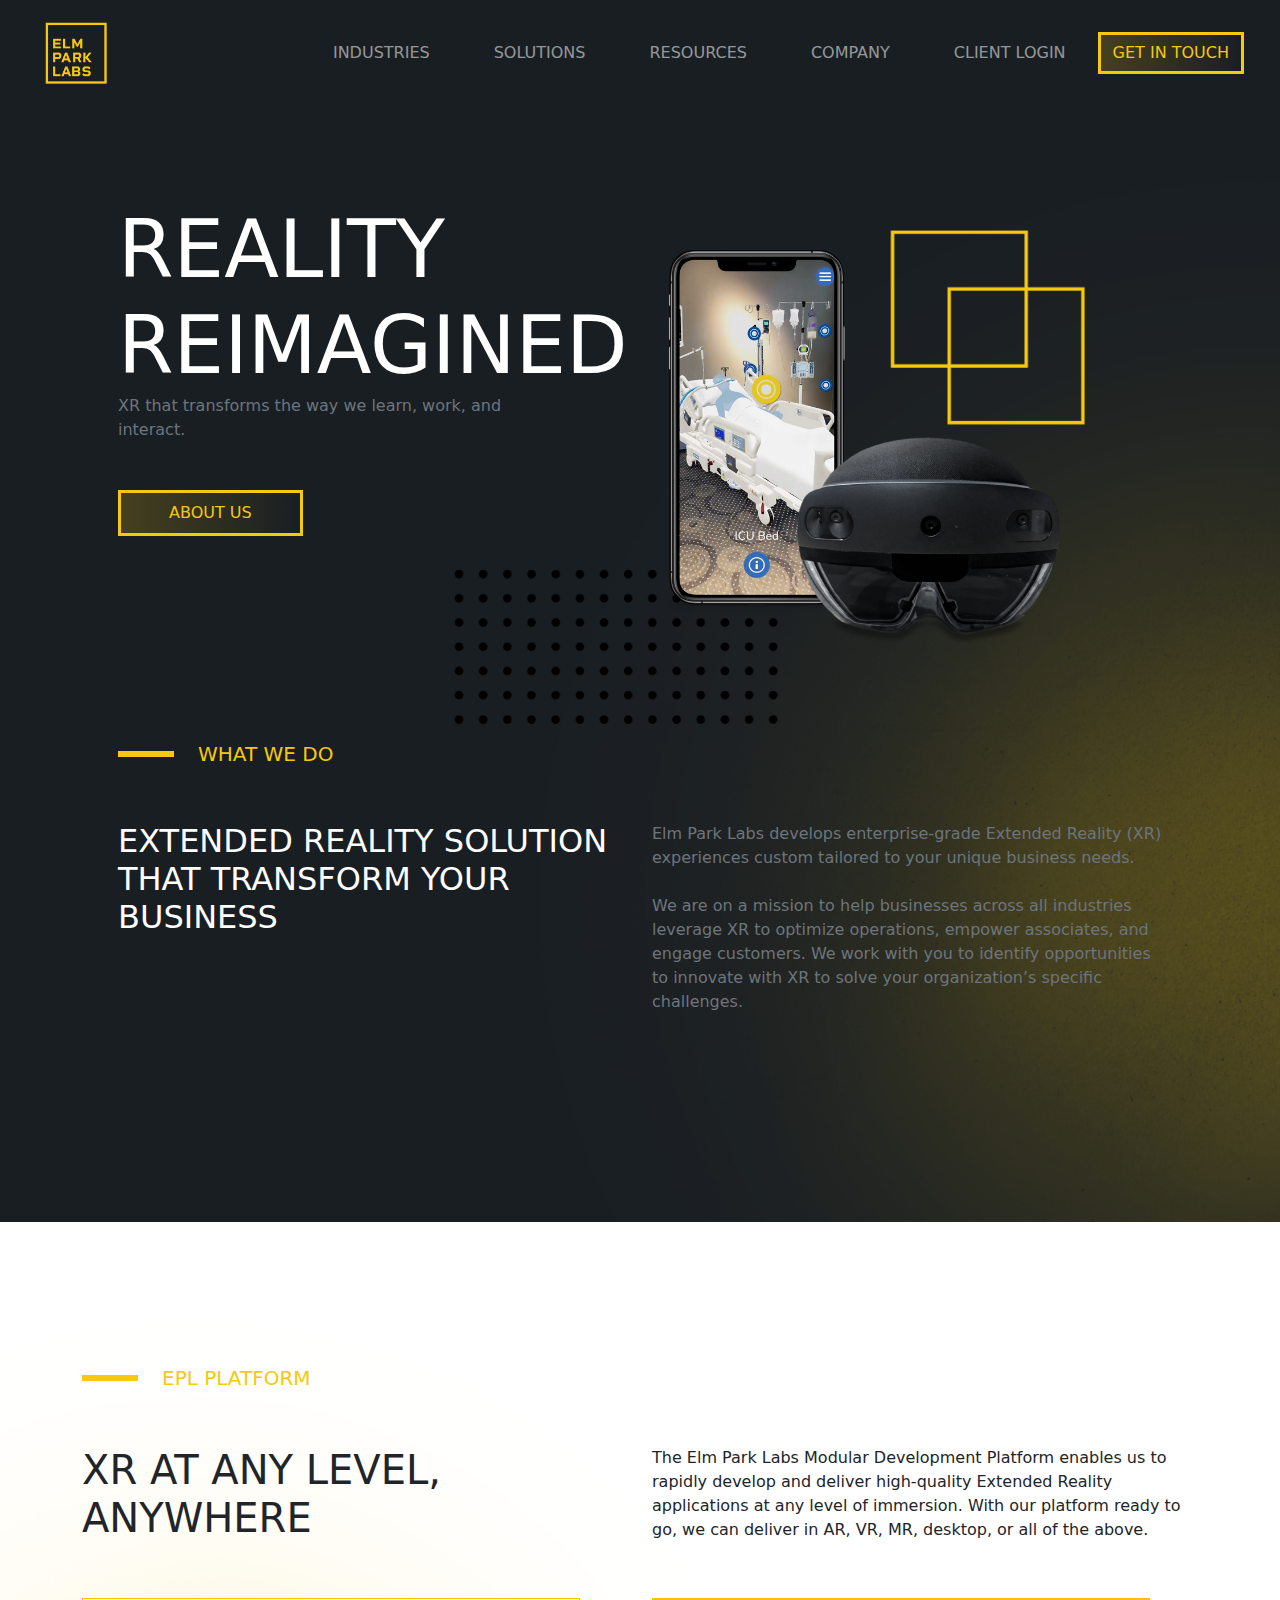
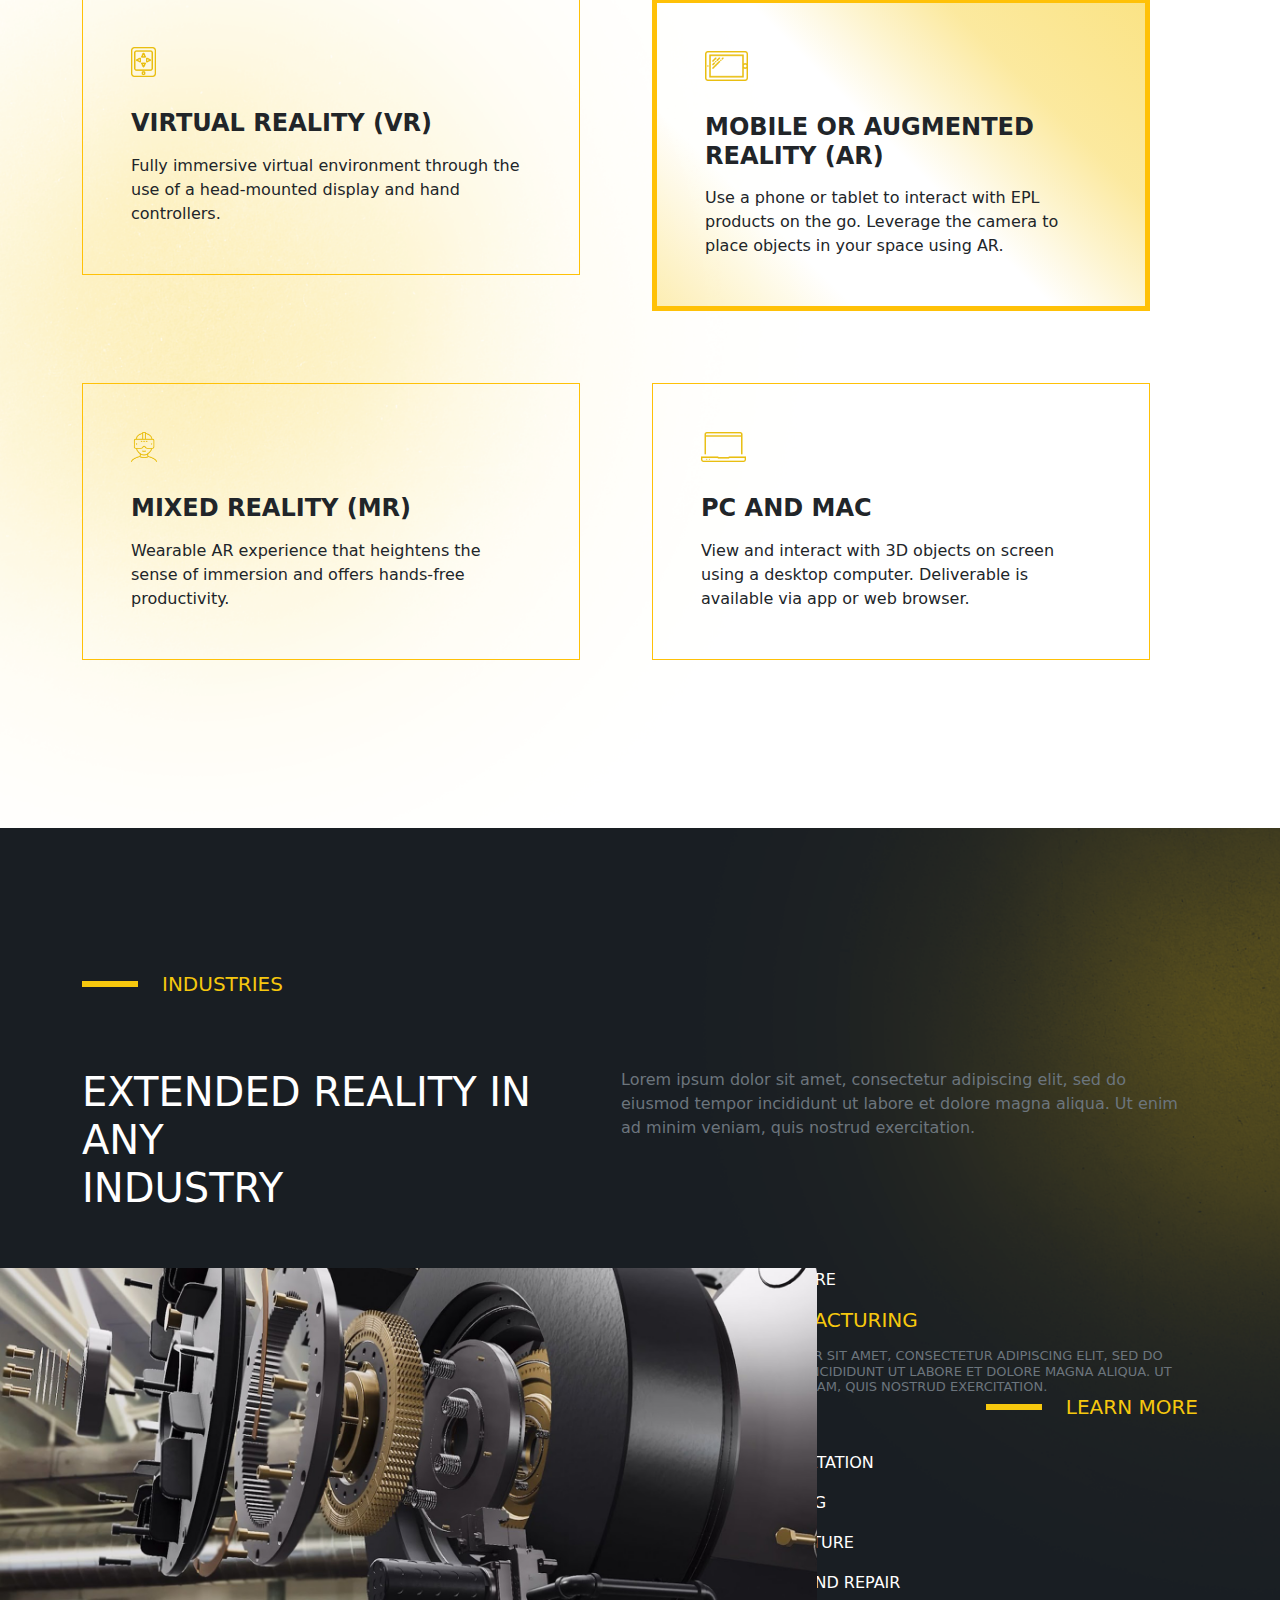
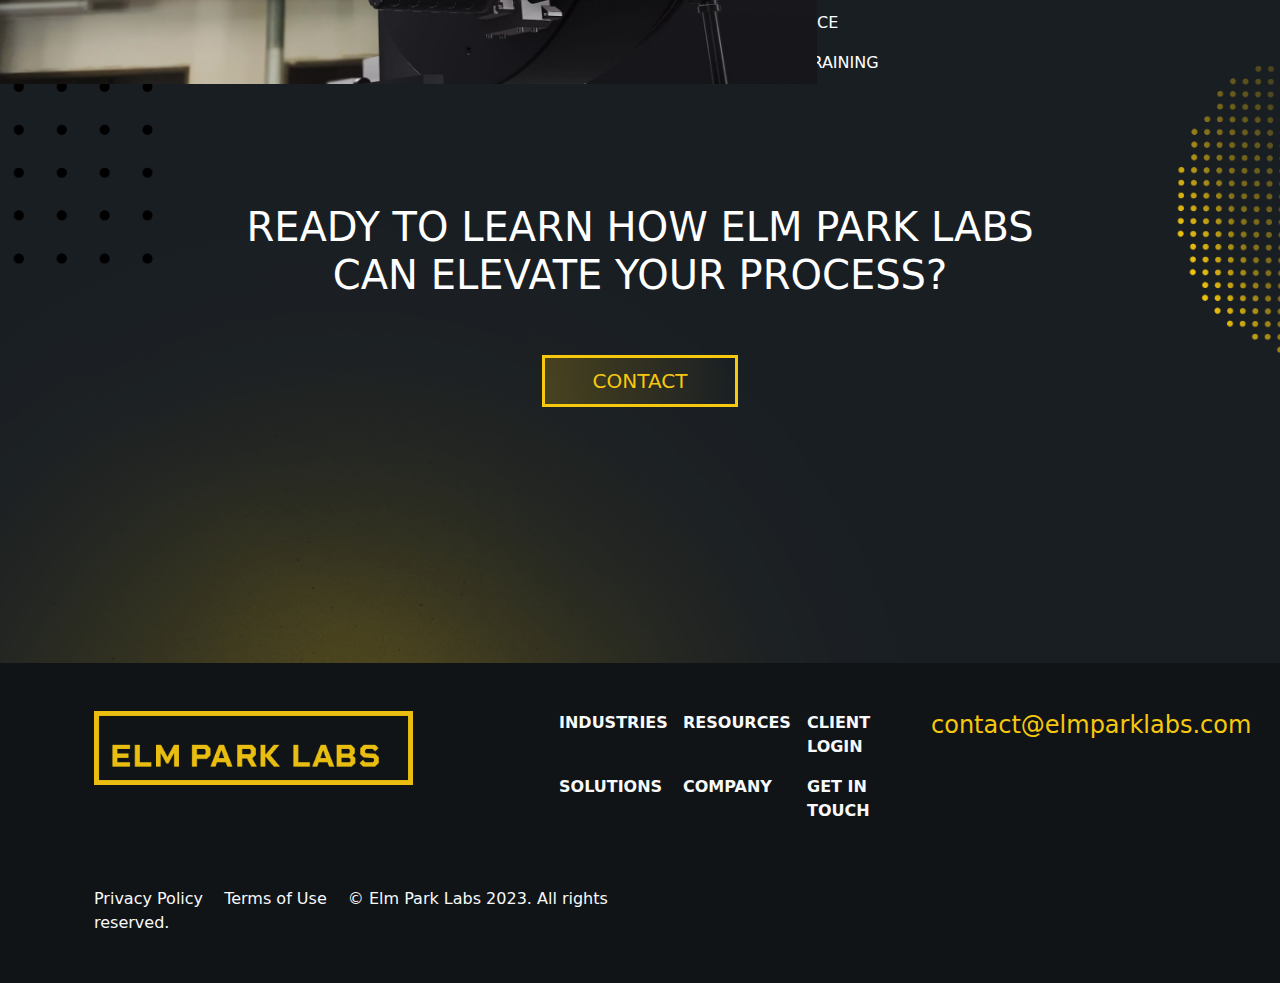
==== commit c654c1a5: "added page 3" ====
--- a/index.html
+++ b/index.html
@@ -4,7 +4,8 @@
 <head>
   <meta charset="UTF-8">
   <meta name="viewport" content="width=device-width, initial-scale=1.0">
-  <title>ELM Park Labs</title>
+  <link rel="icon" type="image/x-icon" href="./assets/images/logo.png">
+  <title>Home - ELM Park Labs</title>
   <link href="./assets/css/bootstrap.min.css" type="text/css" rel="stylesheet">
   <link href="./assets/styles/animate.css_4.1.1_animate.min.css" rel="stylesheet">
   <link href="./assets/styles/style.css" type="text/css" rel="stylesheet">
@@ -15,13 +16,13 @@
     <header>
       <nav class="navbar navbar-expand-lg navbar-dark bg-transparent justify-content-between animate__animated animate__fadeInDown">
         <div class="container-fluid mx-4">
-          <a class="navbar-brand" href="/index.html">
+          <a class="navbar-brand" href="./index.html">
             <img src="./assets/images/logo.png" height="80" width="80">
           </a>
           <button class="navbar-toggler" type="button" data-bs-toggle="collapse" data-bs-target="#navbarNav" aria-controls="navbarNav" aria-expanded="false" aria-label="Toggle navigation">
             <span class="navbar-toggler-icon"></span>
           </button>
-          <div class="collapse navbar-collapse" id="navbarNav">
+          <div class="collapse navbar-collapse  justify-content-end" id="navbarNav">
             <ul class="navbar-nav">
               <li class="nav-item">
                 <a class="nav-link text-uppercase mx-4" href="#">Industries</a>
@@ -33,7 +34,7 @@
                 <a class="nav-link text-uppercase mx-4" href="#">RESOURCES</a>
               </li>
               <li class="nav-item">
-                <a class="nav-link text-uppercase mx-4" href="#">COMPANY</a>
+                <a class="nav-link text-uppercase mx-4" href="./company.html">COMPANY</a>
               </li>
               <li class="nav-item">
                 <a class="nav-link text-uppercase mx-4" href="#">CLIENT LOGIN</a>
--- a/assets/styles/style.css
+++ b/assets/styles/style.css
@@ -8,6 +8,25 @@
 
 .bg_solutions_default {
     background-image: url(../../assets/images/bg_4_vr_img.png);
+    background-position: center;
+    background-repeat: no-repeat;
+    background-size: cover;
+    padding-bottom: 10rem;
+}
+
+.ceo-intro {
+    background-color: rgb(0, 0, 0) !important;
+}
+ 
+.ceo-side-pane {
+    background: url(../../assets/images/suit_man.png);
+    background-position: center;
+    background-size: cover;
+    min-height: 627px;
+}
+
+.bg_company_default {
+    background-image: url(../../assets/images/bg_5_company_img.png);
     background-position: center;
     background-repeat: no-repeat;
     background-size: cover;
@@ -213,6 +232,110 @@
     font-size: 3rem;
 }
 
+/* The actual timeline (the vertical ruler) */
+.main-timeline {
+    position: relative;
+  }
+  
+  /* The actual timeline (the vertical ruler) */
+  .main-timeline::after {
+    content: "";
+    position: absolute;
+    width: 3px;
+    background: linear-gradient(rgb(250, 250, 250), rgb(250, 250, 250), rgb(250, 250, 250), rgb(250, 250, 250, .4), rgb(250, 250, 250, 0));
+    top: 69px;
+    bottom: -745px;
+    left: 50%;
+    margin-left: -3px;
+  }
+
+  .bg-time-7 {
+    background-color: rgb(24, 25, 26);
+  }
+  
+  
+  /* Container around content */
+  .timeline {
+    position: relative;
+    background-color: inherit;
+    width: 50%;
+  }
+  
+  /* The circles on the timeline */
+  .timeline::after {
+    content: "";
+    position: absolute;
+    width: 13px;
+    height: 13px;
+    right: -5px;
+    background-color: rgb(10, 162, 188);
+    top: 66px;
+    border-radius: 50%;
+    z-index: 1;
+  }
+  
+  
+  /* Place the container to the left */
+  .left {
+    padding: 0px 40px 20px 0px;
+    left: 0;
+    text-align: right;
+  }
+  
+  /* Place the container to the right */
+  .right {
+    padding: 0px 0px 20px 40px;
+    left: 50%;
+    text-align: left;
+  }
+  
+  .fs-85px{
+    font-size :  85px !important ;
+  }
+
+  /* Fix the circle for containers on the right side */
+  .right::after {
+    left: -8px;
+  }
+  
+  /* Media queries - Responsive timeline on screens less than 600px wide */
+  @media screen and (max-width: 600px) {
+    /* Place the timelime to the left */
+    .main-timeline::after {
+      left: 31px;
+    }
+  
+    /* Full-width containers */
+    .timeline {
+      width: 100%;
+      padding-left: 70px;
+      padding-right: 25px;
+    }
+  
+    /* Make sure that all arrows are pointing leftwards */
+    .timeline::before {
+      left: 60px;
+      border: medium solid white;
+      border-width: 10px 10px 10px 0;
+      border-color: transparent white transparent transparent;
+    }
+  
+    /* Make sure all circles are at the same spot */
+    .left::after,
+    .right::after {
+      left: 23px;
+    }
+  
+    .left::before {
+      right: auto;
+    }
+  
+    /* Make all right containers behave like the left ones */
+    .right {
+      left: 0%;
+    }
+  }
+
 @media (min-width: 768px){
     .title-text {
         font-size: 5rem;
